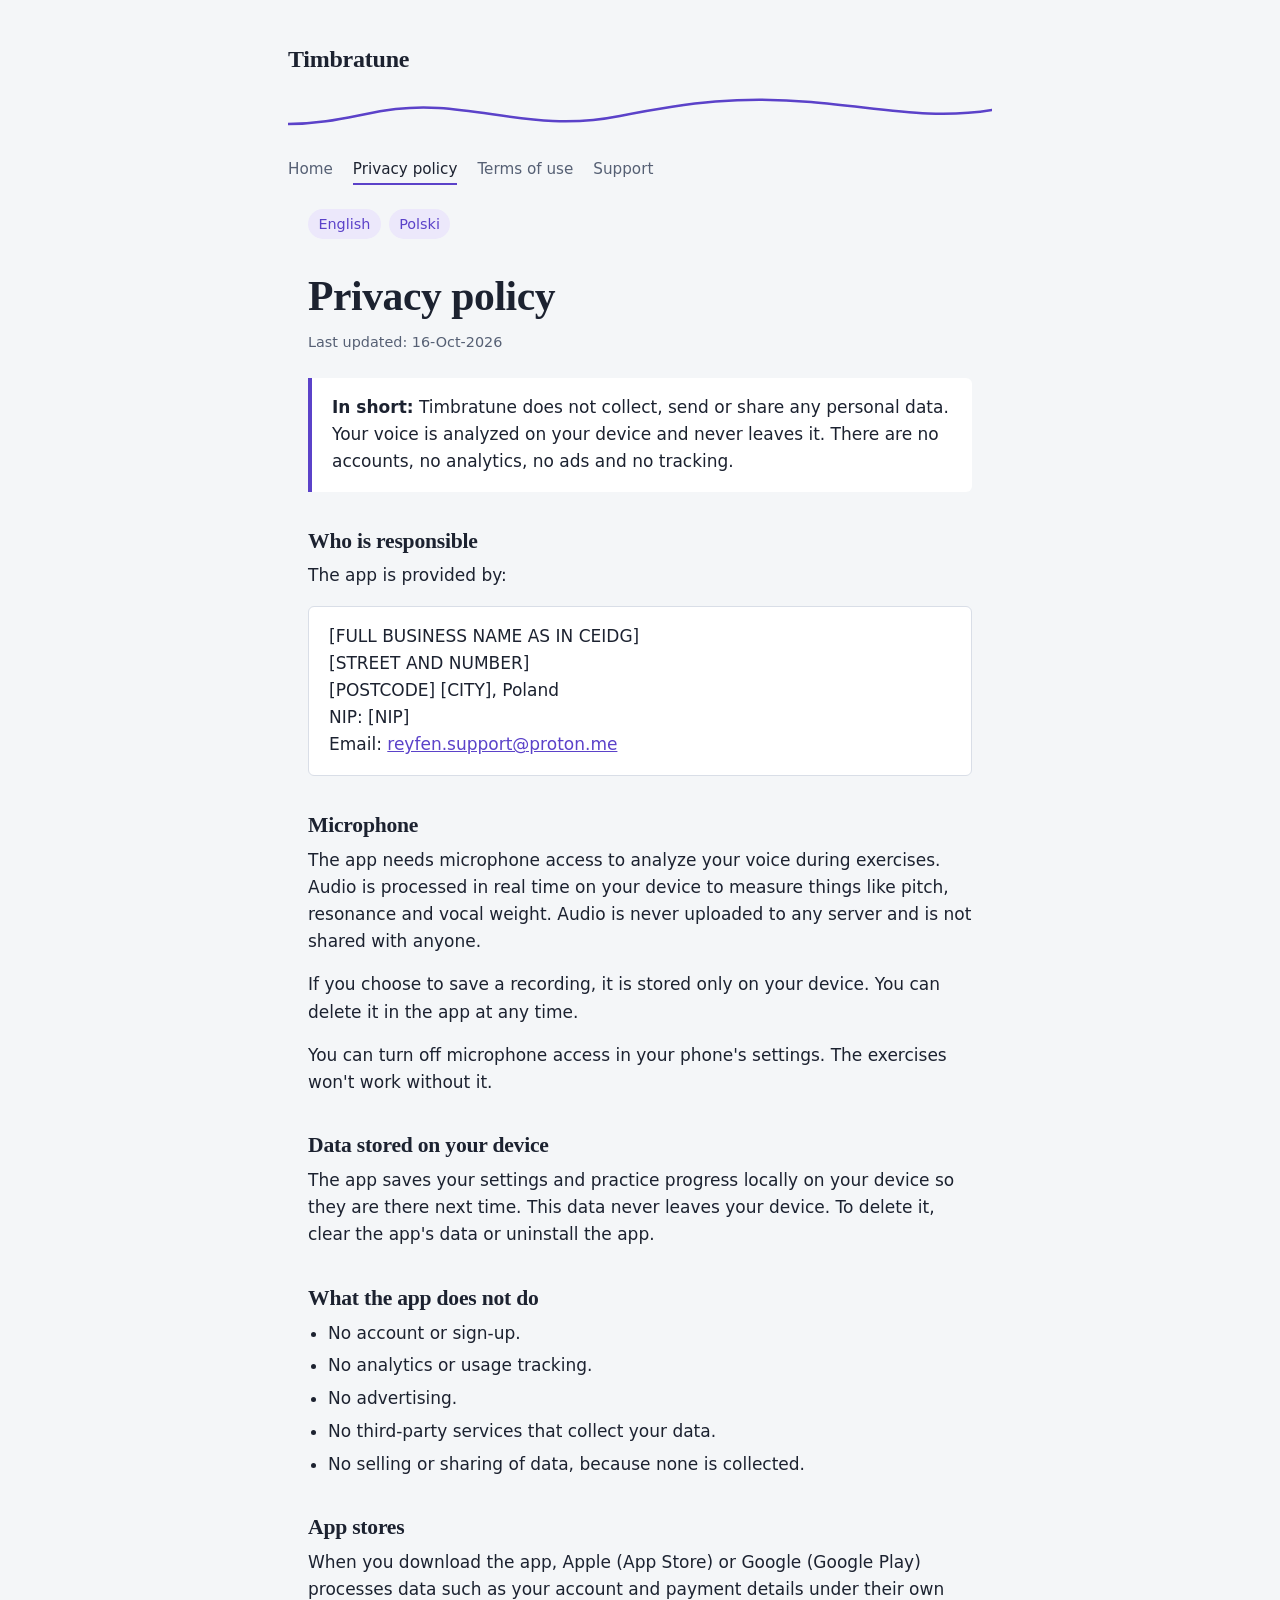
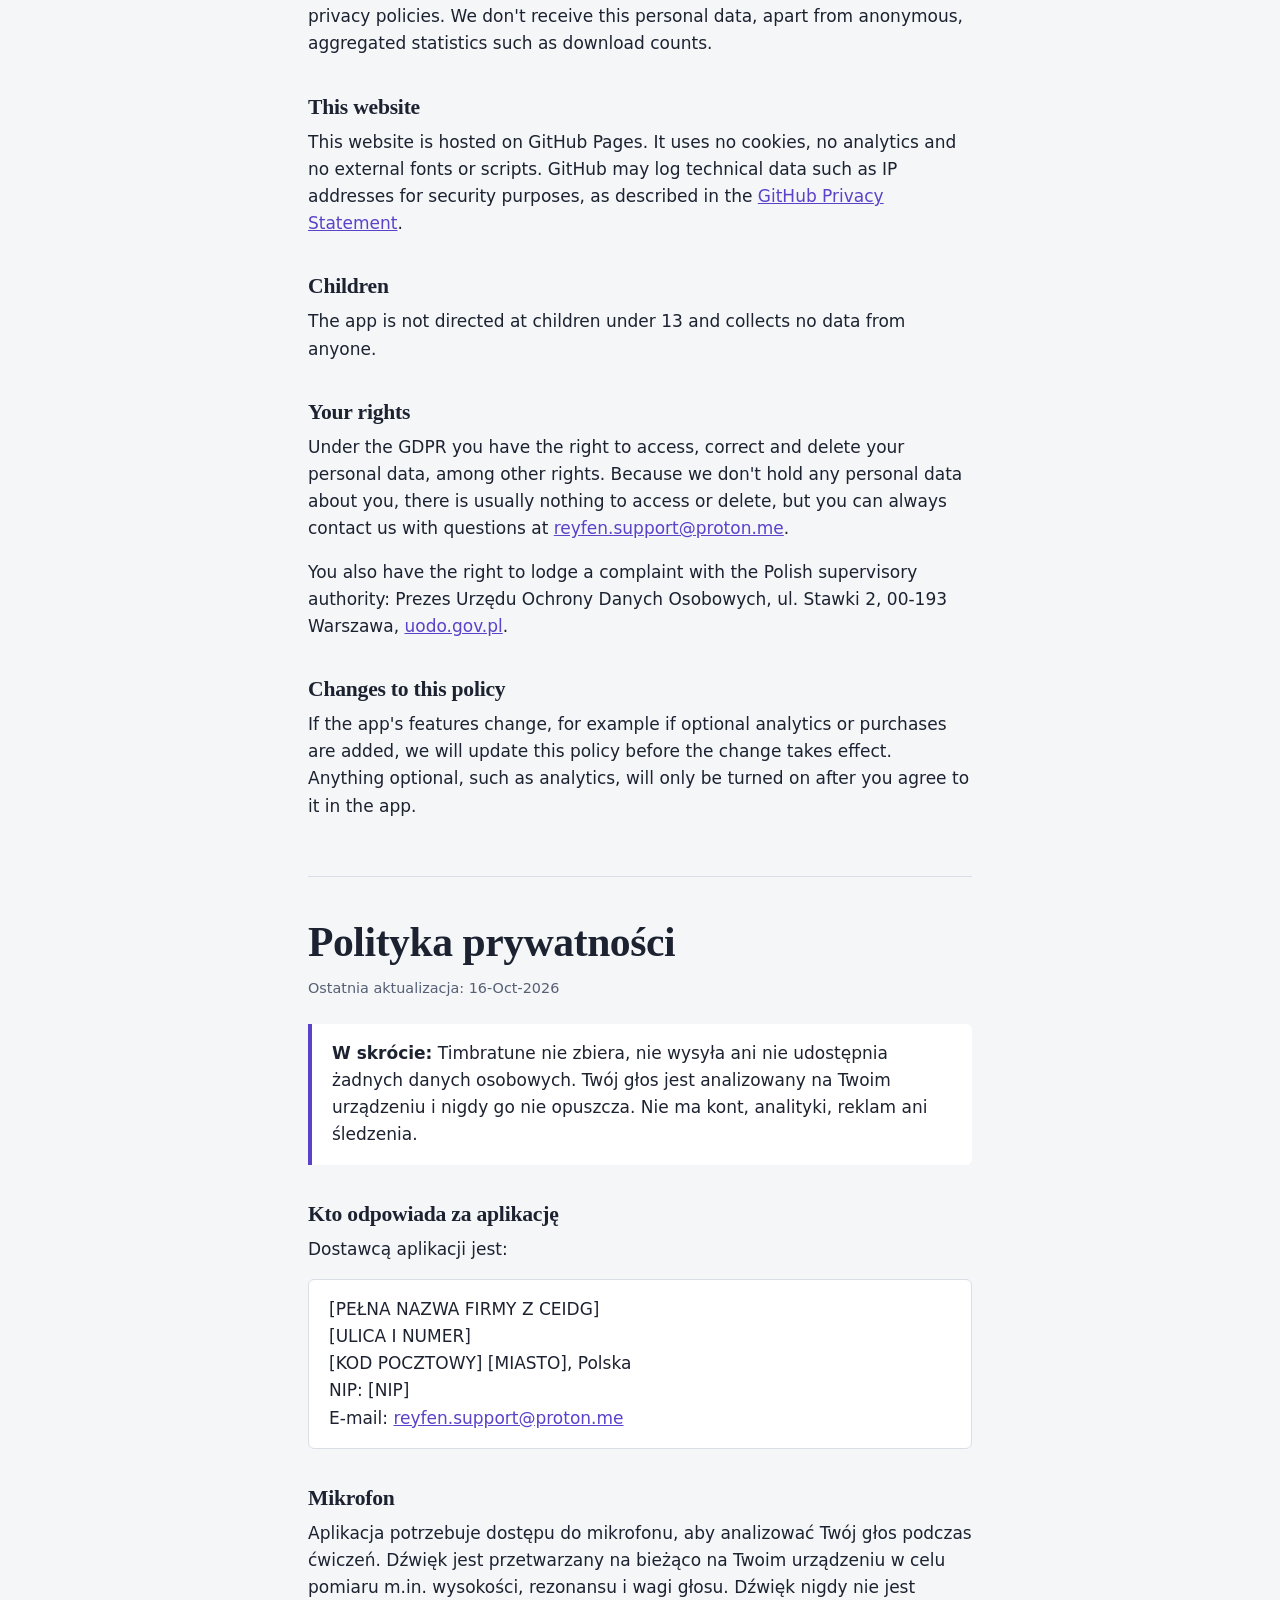
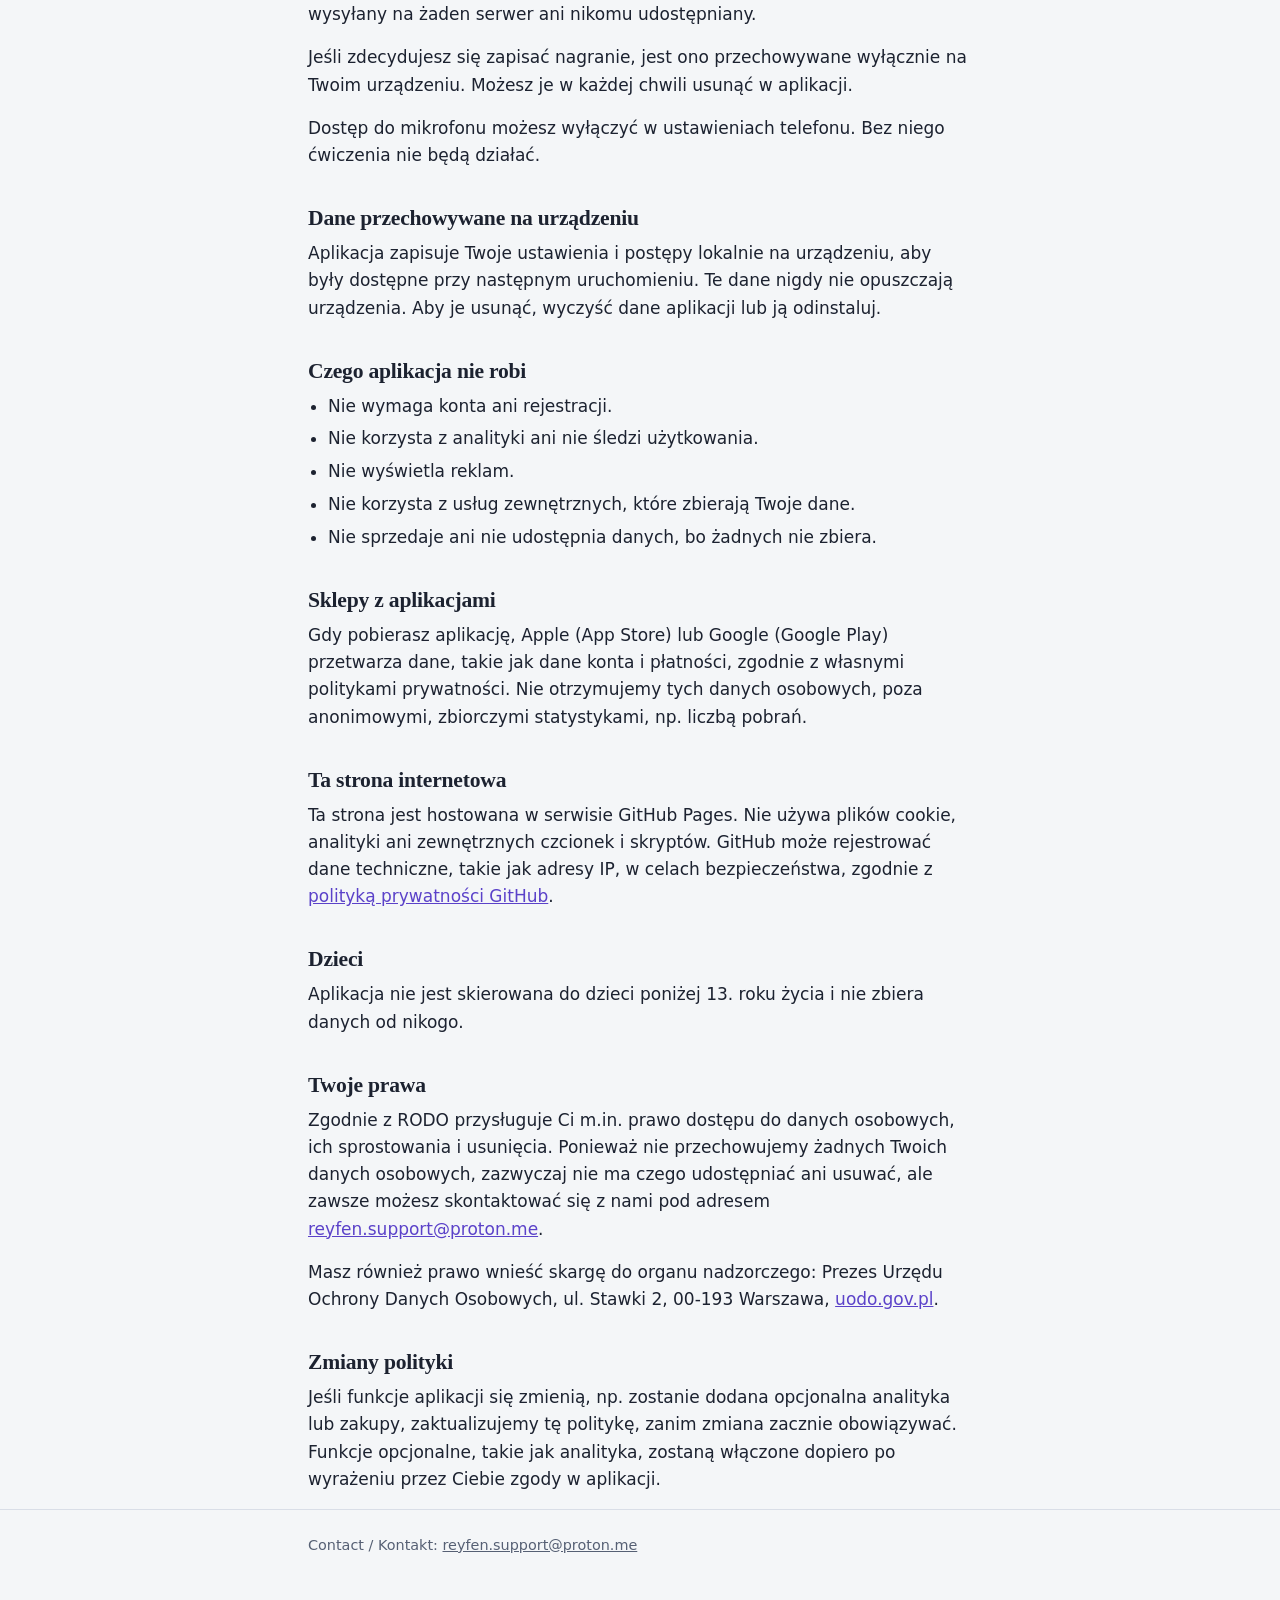
==== privacy.html @ 865583ea "Add files via upload" ====
<!doctype html>
<html lang="en">
<head>
  <meta charset="utf-8">
  <meta name="viewport" content="width=device-width, initial-scale=1">
  <title>Privacy policy: Timbratune</title>
  <link rel="stylesheet" href="style.css">
</head>
<body>
  <header class="site-header wrap">
    <a class="brand" href="index.html">Timbratune</a>
    <svg class="contour" viewBox="0 0 700 48" preserveAspectRatio="none" aria-hidden="true" focusable="false">
      <path d="M0 34 C 60 34, 90 14, 150 18 S 260 40, 330 26 S 450 6, 520 12 S 640 30, 700 20" fill="none" stroke="currentColor" stroke-width="2.5" stroke-linecap="round" vector-effect="non-scaling-stroke"/>
    </svg>
    <nav class="site-nav" aria-label="Site">
      <a href="index.html">Home</a>
      <a href="privacy.html" aria-current="page">Privacy policy</a>
      <a href="terms.html">Terms of use</a>
      <a href="support.html">Support</a>
    </nav>
  </header>

  <main class="wrap">
    <nav class="lang" aria-label="Language">
      <a href="#en" hreflang="en">English</a>
      <a href="#pl" hreflang="pl">Polski</a>
    </nav>

    <!-- ===================== ENGLISH ===================== -->
    <section id="en" lang="en">
      <h1>Privacy policy</h1>
      <p class="updated">Last updated: 16-Oct-2026</p>

      <div class="summary">
        <p><strong>In short:</strong> Timbratune does not collect, send or share any personal data. Your voice is analyzed on your device and never leaves it. There are no accounts, no analytics, no ads and no tracking.</p>
      </div>

      <h2>Who is responsible</h2>
      <p>The app is provided by:</p>
      <div class="details">
        <p>[FULL BUSINESS NAME AS IN CEIDG]<br>
        [STREET AND NUMBER]<br>
        [POSTCODE] [CITY], Poland<br>
        NIP: [NIP]<br>
        Email: <a href="mailto:reyfen.support@proton.me">reyfen.support@proton.me</a></p>
      </div>

      <h2>Microphone</h2>
      <p>The app needs microphone access to analyze your voice during exercises. Audio is processed in real time on your device to measure things like pitch, resonance and vocal weight. Audio is never uploaded to any server and is not shared with anyone.</p>
      <!-- Keep the next paragraph only if the app lets users save recordings. Delete it otherwise. -->
      <p>If you choose to save a recording, it is stored only on your device. You can delete it in the app at any time.</p>
      <p>You can turn off microphone access in your phone's settings. The exercises won't work without it.</p>

      <h2>Data stored on your device</h2>
      <p>The app saves your settings and practice progress locally on your device so they are there next time. This data never leaves your device. To delete it, clear the app's data or uninstall the app.</p>

      <h2>What the app does not do</h2>
      <ul>
        <li>No account or sign-up.</li>
        <li>No analytics or usage tracking.</li>
        <li>No advertising.</li>
        <li>No third-party services that collect your data.</li>
        <li>No selling or sharing of data, because none is collected.</li>
      </ul>

      <h2>App stores</h2>
      <p>When you download the app, Apple (App Store) or Google (Google Play) processes data such as your account and payment details under their own privacy policies. We don't receive this personal data, apart from anonymous, aggregated statistics such as download counts.</p>

      <h2>This website</h2>
      <p>This website is hosted on GitHub Pages. It uses no cookies, no analytics and no external fonts or scripts. GitHub may log technical data such as IP addresses for security purposes, as described in the <a href="https://docs.github.com/en/site-policy/privacy-policies/github-general-privacy-statement">GitHub Privacy Statement</a>.</p>

      <h2>Children</h2>
      <p>The app is not directed at children under 13 and collects no data from anyone.</p>

      <h2>Your rights</h2>
      <p>Under the GDPR you have the right to access, correct and delete your personal data, among other rights. Because we don't hold any personal data about you, there is usually nothing to access or delete, but you can always contact us with questions at <a href="mailto:reyfen.support@proton.me">reyfen.support@proton.me</a>.</p>
      <p>You also have the right to lodge a complaint with the Polish supervisory authority: Prezes Urzędu Ochrony Danych Osobowych, ul. Stawki 2, 00-193 Warszawa, <a href="https://uodo.gov.pl">uodo.gov.pl</a>.</p>

      <h2>Changes to this policy</h2>
      <p>If the app's features change, for example if optional analytics or purchases are added, we will update this policy before the change takes effect. Anything optional, such as analytics, will only be turned on after you agree to it in the app.</p>
    </section>

    <!-- ===================== POLSKI ===================== -->
    <section id="pl" lang="pl">
      <h1>Polityka prywatności</h1>
      <p class="updated">Ostatnia aktualizacja: 16-Oct-2026</p>

      <div class="summary">
        <p><strong>W skrócie:</strong> Timbratune nie zbiera, nie wysyła ani nie udostępnia żadnych danych osobowych. Twój głos jest analizowany na Twoim urządzeniu i nigdy go nie opuszcza. Nie ma kont, analityki, reklam ani śledzenia.</p>
      </div>

      <h2>Kto odpowiada za aplikację</h2>
      <p>Dostawcą aplikacji jest:</p>
      <div class="details">
        <p>[PEŁNA NAZWA FIRMY Z CEIDG]<br>
        [ULICA I NUMER]<br>
        [KOD POCZTOWY] [MIASTO], Polska<br>
        NIP: [NIP]<br>
        E-mail: <a href="mailto:reyfen.support@proton.me">reyfen.support@proton.me</a></p>
      </div>

      <h2>Mikrofon</h2>
      <p>Aplikacja potrzebuje dostępu do mikrofonu, aby analizować Twój głos podczas ćwiczeń. Dźwięk jest przetwarzany na bieżąco na Twoim urządzeniu w celu pomiaru m.in. wysokości, rezonansu i wagi głosu. Dźwięk nigdy nie jest wysyłany na żaden serwer ani nikomu udostępniany.</p>
      <!-- Zostaw poniższy akapit tylko wtedy, gdy aplikacja pozwala zapisywać nagrania. W przeciwnym razie usuń go. -->
      <p>Jeśli zdecydujesz się zapisać nagranie, jest ono przechowywane wyłącznie na Twoim urządzeniu. Możesz je w każdej chwili usunąć w aplikacji.</p>
      <p>Dostęp do mikrofonu możesz wyłączyć w ustawieniach telefonu. Bez niego ćwiczenia nie będą działać.</p>

      <h2>Dane przechowywane na urządzeniu</h2>
      <p>Aplikacja zapisuje Twoje ustawienia i postępy lokalnie na urządzeniu, aby były dostępne przy następnym uruchomieniu. Te dane nigdy nie opuszczają urządzenia. Aby je usunąć, wyczyść dane aplikacji lub ją odinstaluj.</p>

      <h2>Czego aplikacja nie robi</h2>
      <ul>
        <li>Nie wymaga konta ani rejestracji.</li>
        <li>Nie korzysta z analityki ani nie śledzi użytkowania.</li>
        <li>Nie wyświetla reklam.</li>
        <li>Nie korzysta z usług zewnętrznych, które zbierają Twoje dane.</li>
        <li>Nie sprzedaje ani nie udostępnia danych, bo żadnych nie zbiera.</li>
      </ul>

      <h2>Sklepy z aplikacjami</h2>
      <p>Gdy pobierasz aplikację, Apple (App Store) lub Google (Google Play) przetwarza dane, takie jak dane konta i płatności, zgodnie z własnymi politykami prywatności. Nie otrzymujemy tych danych osobowych, poza anonimowymi, zbiorczymi statystykami, np. liczbą pobrań.</p>

      <h2>Ta strona internetowa</h2>
      <p>Ta strona jest hostowana w serwisie GitHub Pages. Nie używa plików cookie, analityki ani zewnętrznych czcionek i skryptów. GitHub może rejestrować dane techniczne, takie jak adresy IP, w celach bezpieczeństwa, zgodnie z <a href="https://docs.github.com/en/site-policy/privacy-policies/github-general-privacy-statement">polityką prywatności GitHub</a>.</p>

      <h2>Dzieci</h2>
      <p>Aplikacja nie jest skierowana do dzieci poniżej 13. roku życia i nie zbiera danych od nikogo.</p>

      <h2>Twoje prawa</h2>
      <p>Zgodnie z RODO przysługuje Ci m.in. prawo dostępu do danych osobowych, ich sprostowania i usunięcia. Ponieważ nie przechowujemy żadnych Twoich danych osobowych, zazwyczaj nie ma czego udostępniać ani usuwać, ale zawsze możesz skontaktować się z nami pod adresem <a href="mailto:reyfen.support@proton.me">reyfen.support@proton.me</a>.</p>
      <p>Masz również prawo wnieść skargę do organu nadzorczego: Prezes Urzędu Ochrony Danych Osobowych, ul. Stawki 2, 00-193 Warszawa, <a href="https://uodo.gov.pl">uodo.gov.pl</a>.</p>

      <h2>Zmiany polityki</h2>
      <p>Jeśli funkcje aplikacji się zmienią, np. zostanie dodana opcjonalna analityka lub zakupy, zaktualizujemy tę politykę, zanim zmiana zacznie obowiązywać. Funkcje opcjonalne, takie jak analityka, zostaną włączone dopiero po wyrażeniu przez Ciebie zgody w aplikacji.</p>
    </section>
  </main>

  <footer class="site-footer">
    <div class="wrap">
      <p>Contact / Kontakt: <a href="mailto:reyfen.support@proton.me">reyfen.support@proton.me</a></p>
    </div>
  </footer>
</body>
</html>
---- style.css ----
/* System fonts only: loading web fonts from a third party would send
   visitors' IP addresses elsewhere, which the privacy policy says we don't do. */
:root {
  color-scheme: light;
  --bg: #f4f6f8;
  --surface: #ffffff;
  --ink: #1c2230;
  --muted: #566074;
  --line: #d9dee7;
  --accent: #5b42c9;
  --accent-soft: #ece8fb;
  --serif: Charter, "Bitstream Charter", "Sitka Text", Cambria, Georgia, serif;
  --sans: system-ui, -apple-system, "Segoe UI", Roboto, "Helvetica Neue", Arial, sans-serif;
}

@media (prefers-color-scheme: dark) {
  :root {
    color-scheme: dark;
    --bg: #12151c;
    --surface: #1a1e27;
    --ink: #e6e8ee;
    --muted: #9aa3b5;
    --line: #2b313d;
    --accent: #a898ff;
    --accent-soft: #262140;
  }
}

* { box-sizing: border-box; }

html { -webkit-text-size-adjust: 100%; }

body {
  margin: 0;
  background: var(--bg);
  color: var(--ink);
  font-family: var(--sans);
  font-size: 1.0625rem;
  line-height: 1.6;
}

.wrap {
  max-width: 44rem;
  margin: 0 auto;
  padding: 0 1.25rem;
}

/* Header: app name over a single pitch contour, the one decorative element */
.site-header {
  padding: 2.5rem 0 1.5rem;
}

.brand {
  display: inline-block;
  color: var(--ink);
  text-decoration: none;
  font-family: var(--serif);
  font-size: 1.5rem;
  font-weight: 600;
  letter-spacing: -0.01em;
}

.contour {
  display: block;
  width: 100%;
  height: 48px;
  margin-top: 0.75rem;
  color: var(--accent);
}

.site-nav {
  display: flex;
  flex-wrap: wrap;
  gap: 0.25rem 1.25rem;
  margin-top: 1rem;
  font-size: 0.95rem;
}

.site-nav a {
  color: var(--muted);
  text-decoration: none;
  padding: 0.15rem 0;
  border-bottom: 2px solid transparent;
}

.site-nav a:hover { color: var(--ink); }

.site-nav a[aria-current="page"] {
  color: var(--ink);
  border-bottom-color: var(--accent);
}

.lang {
  display: flex;
  gap: 0.5rem;
  margin: 0 0 2rem;
  font-size: 0.9rem;
}

.lang a {
  color: var(--accent);
  background: var(--accent-soft);
  padding: 0.2rem 0.65rem;
  border-radius: 999px;
  text-decoration: none;
}

main { padding-bottom: 3rem; }

h1, h2, h3 {
  font-family: var(--serif);
  line-height: 1.25;
  letter-spacing: -0.01em;
}

h1 {
  font-size: clamp(1.9rem, 5vw, 2.6rem);
  margin: 0 0 0.5rem;
}

h2 {
  font-size: 1.35rem;
  margin: 2.25rem 0 0.5rem;
}

h3 {
  font-size: 1.1rem;
  margin: 1.5rem 0 0.35rem;
}

p, ul { margin: 0 0 1rem; }

ul { padding-left: 1.25rem; }

li { margin-bottom: 0.35rem; }

a { color: var(--accent); }

a:focus-visible {
  outline: 3px solid var(--accent);
  outline-offset: 2px;
  border-radius: 2px;
}

.lede {
  font-size: 1.2rem;
  color: var(--muted);
  margin-bottom: 1.5rem;
}

.updated {
  color: var(--muted);
  font-size: 0.9rem;
}

/* The short summary at the top of the privacy policy */
.summary {
  background: var(--surface);
  border-left: 4px solid var(--accent);
  border-radius: 0 6px 6px 0;
  padding: 1rem 1.25rem;
  margin: 1.5rem 0;
}

.summary p:last-child { margin-bottom: 0; }

.details {
  background: var(--surface);
  border: 1px solid var(--line);
  border-radius: 6px;
  padding: 1rem 1.25rem;
}

.details p { margin: 0; }

.store-links {
  display: flex;
  flex-wrap: wrap;
  gap: 0.75rem;
  margin: 1.5rem 0 2rem;
}

.store-links a {
  display: inline-block;
  padding: 0.65rem 1.1rem;
  border: 1px solid var(--line);
  border-radius: 6px;
  background: var(--surface);
  color: var(--ink);
  text-decoration: none;
  font-weight: 500;
}

.store-links a:hover { border-color: var(--accent); }

section + section {
  margin-top: 3.5rem;
  padding-top: 2.5rem;
  border-top: 1px solid var(--line);
}

.site-footer {
  border-top: 1px solid var(--line);
  padding: 1.5rem 0 2.5rem;
  color: var(--muted);
  font-size: 0.9rem;
}

.site-footer a { color: var(--muted); }
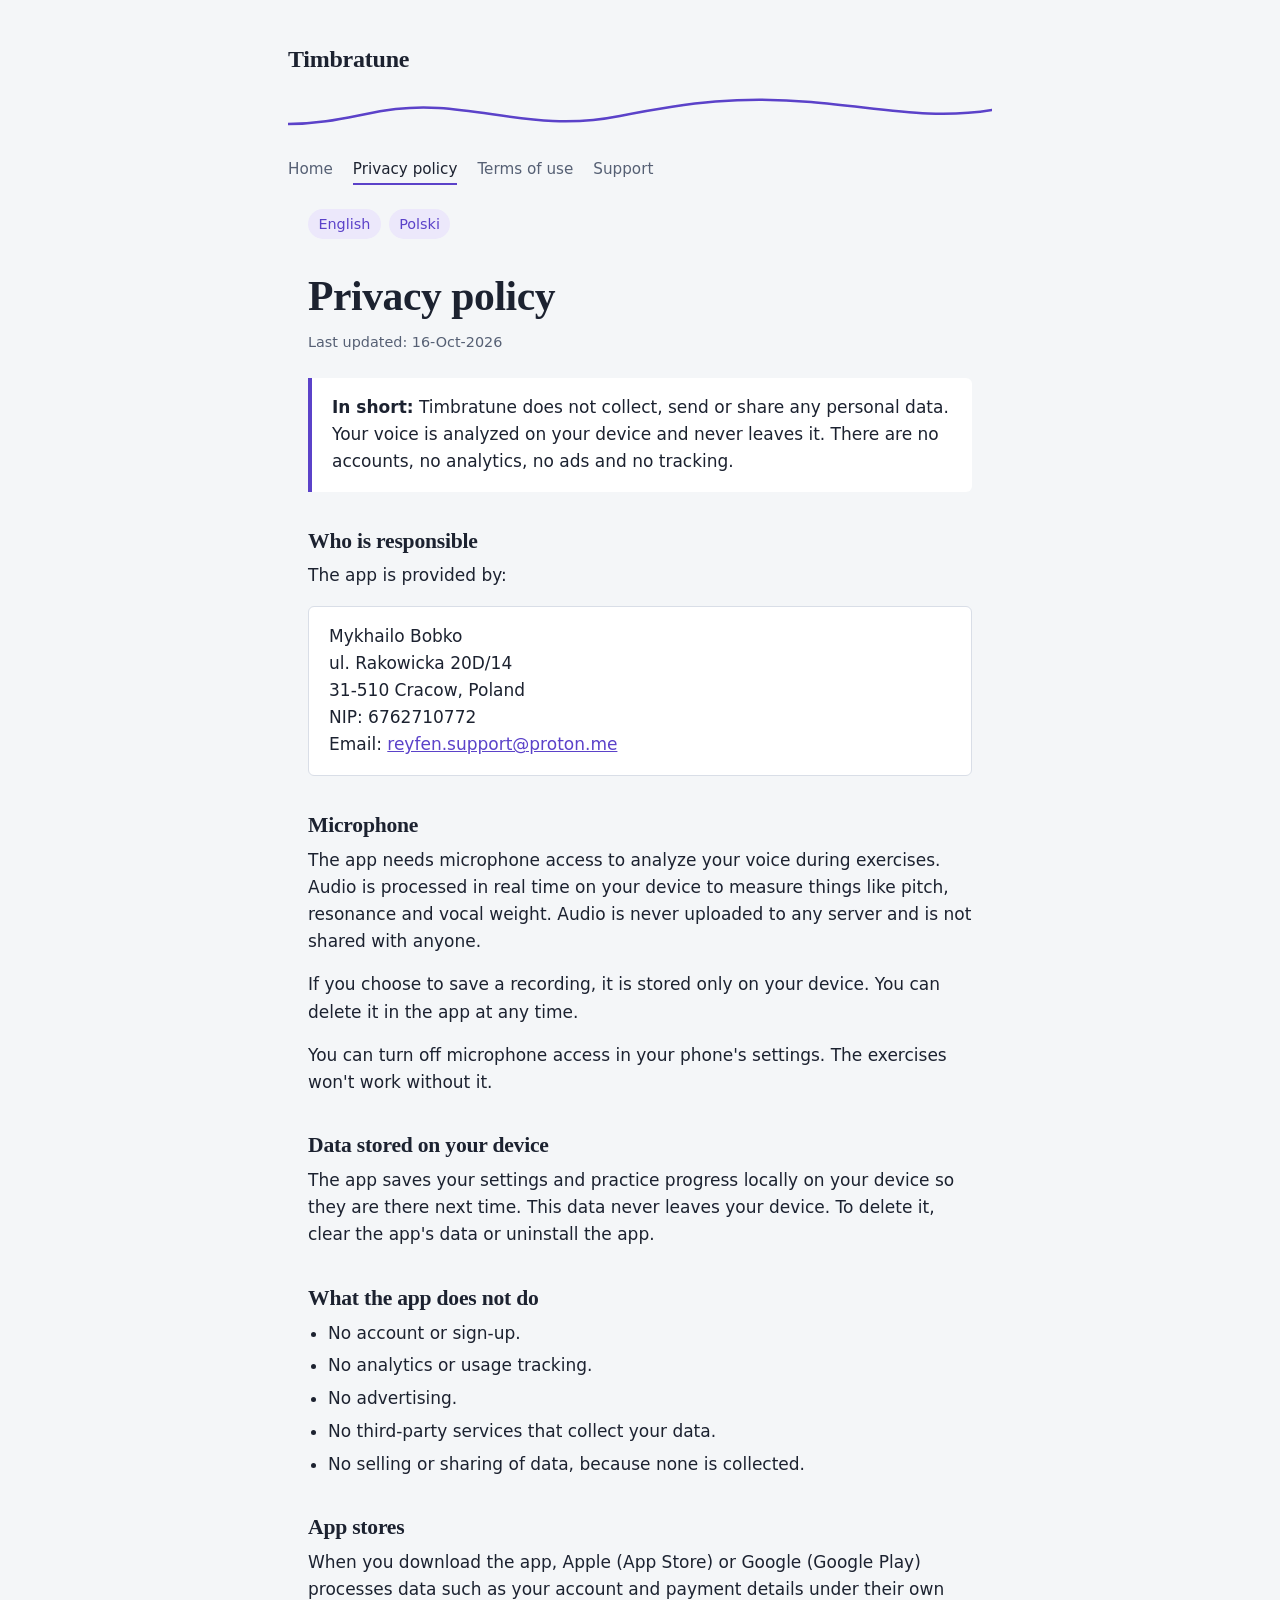
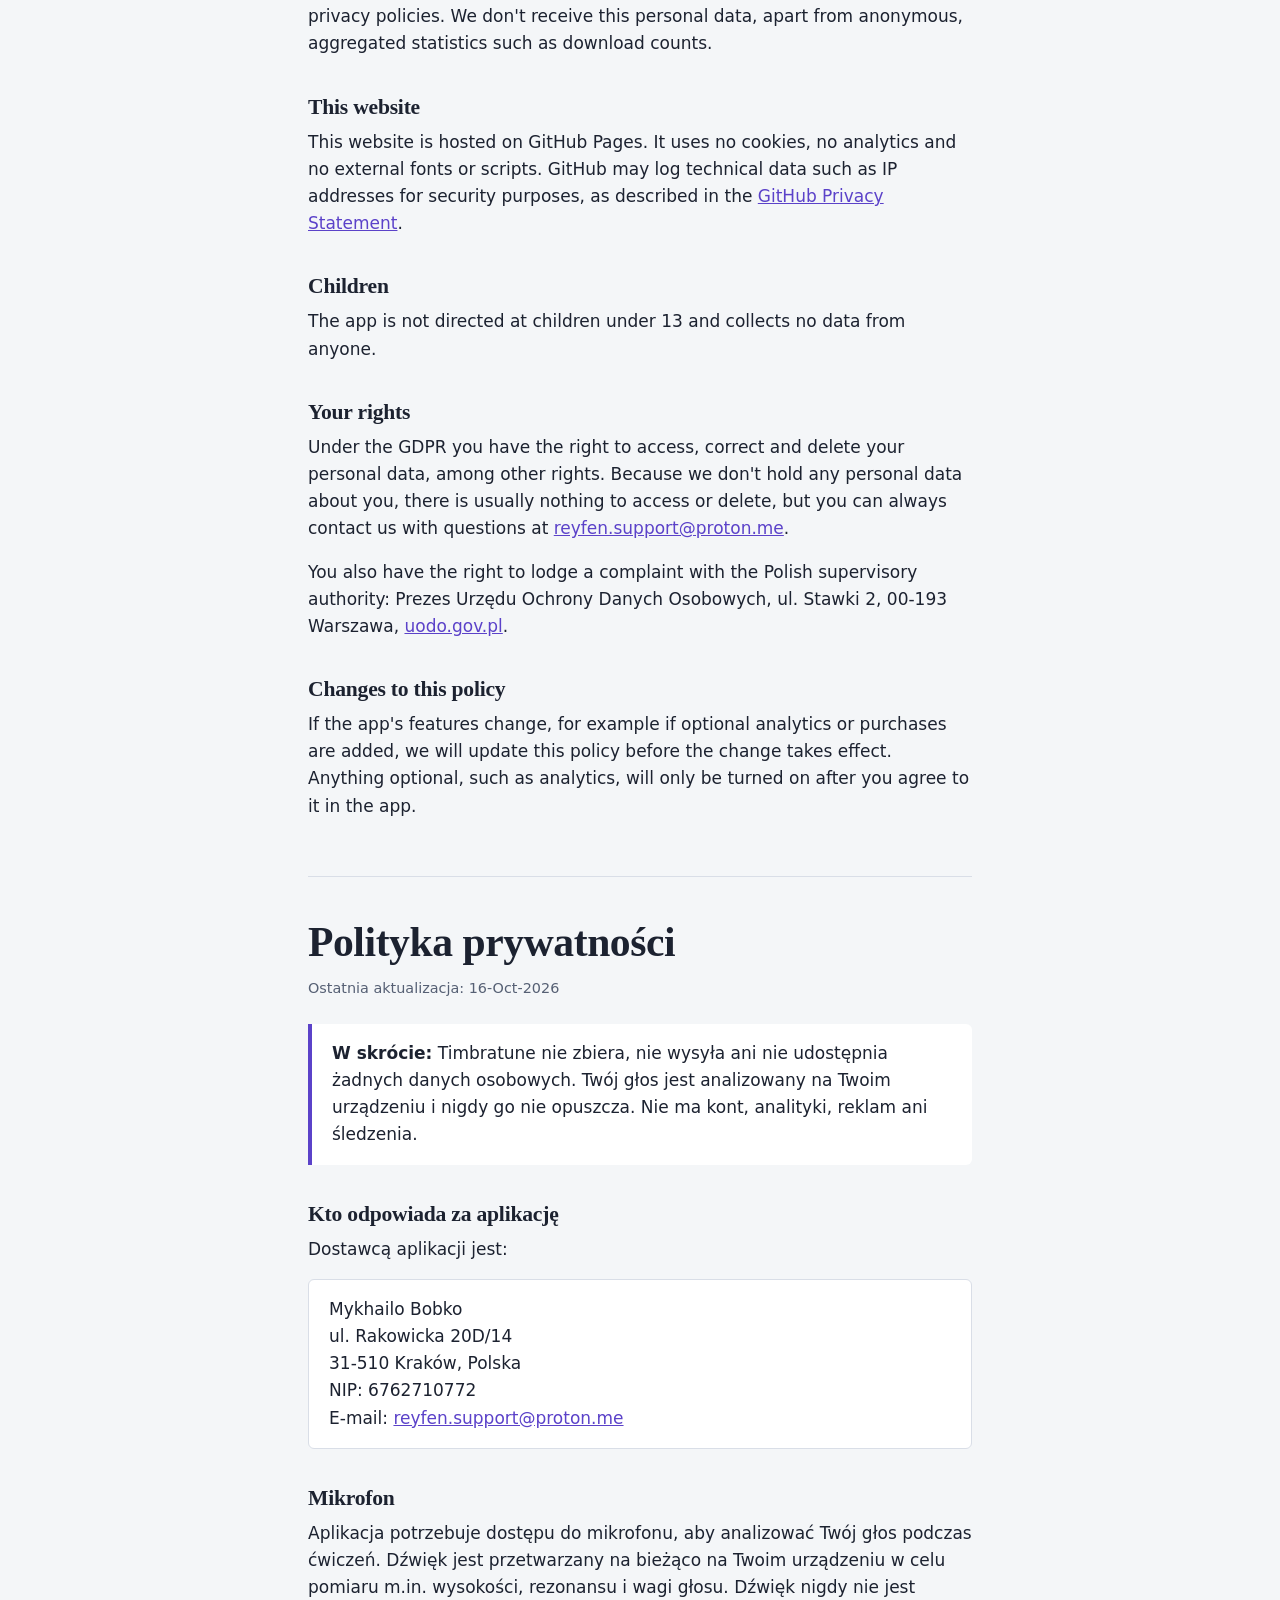
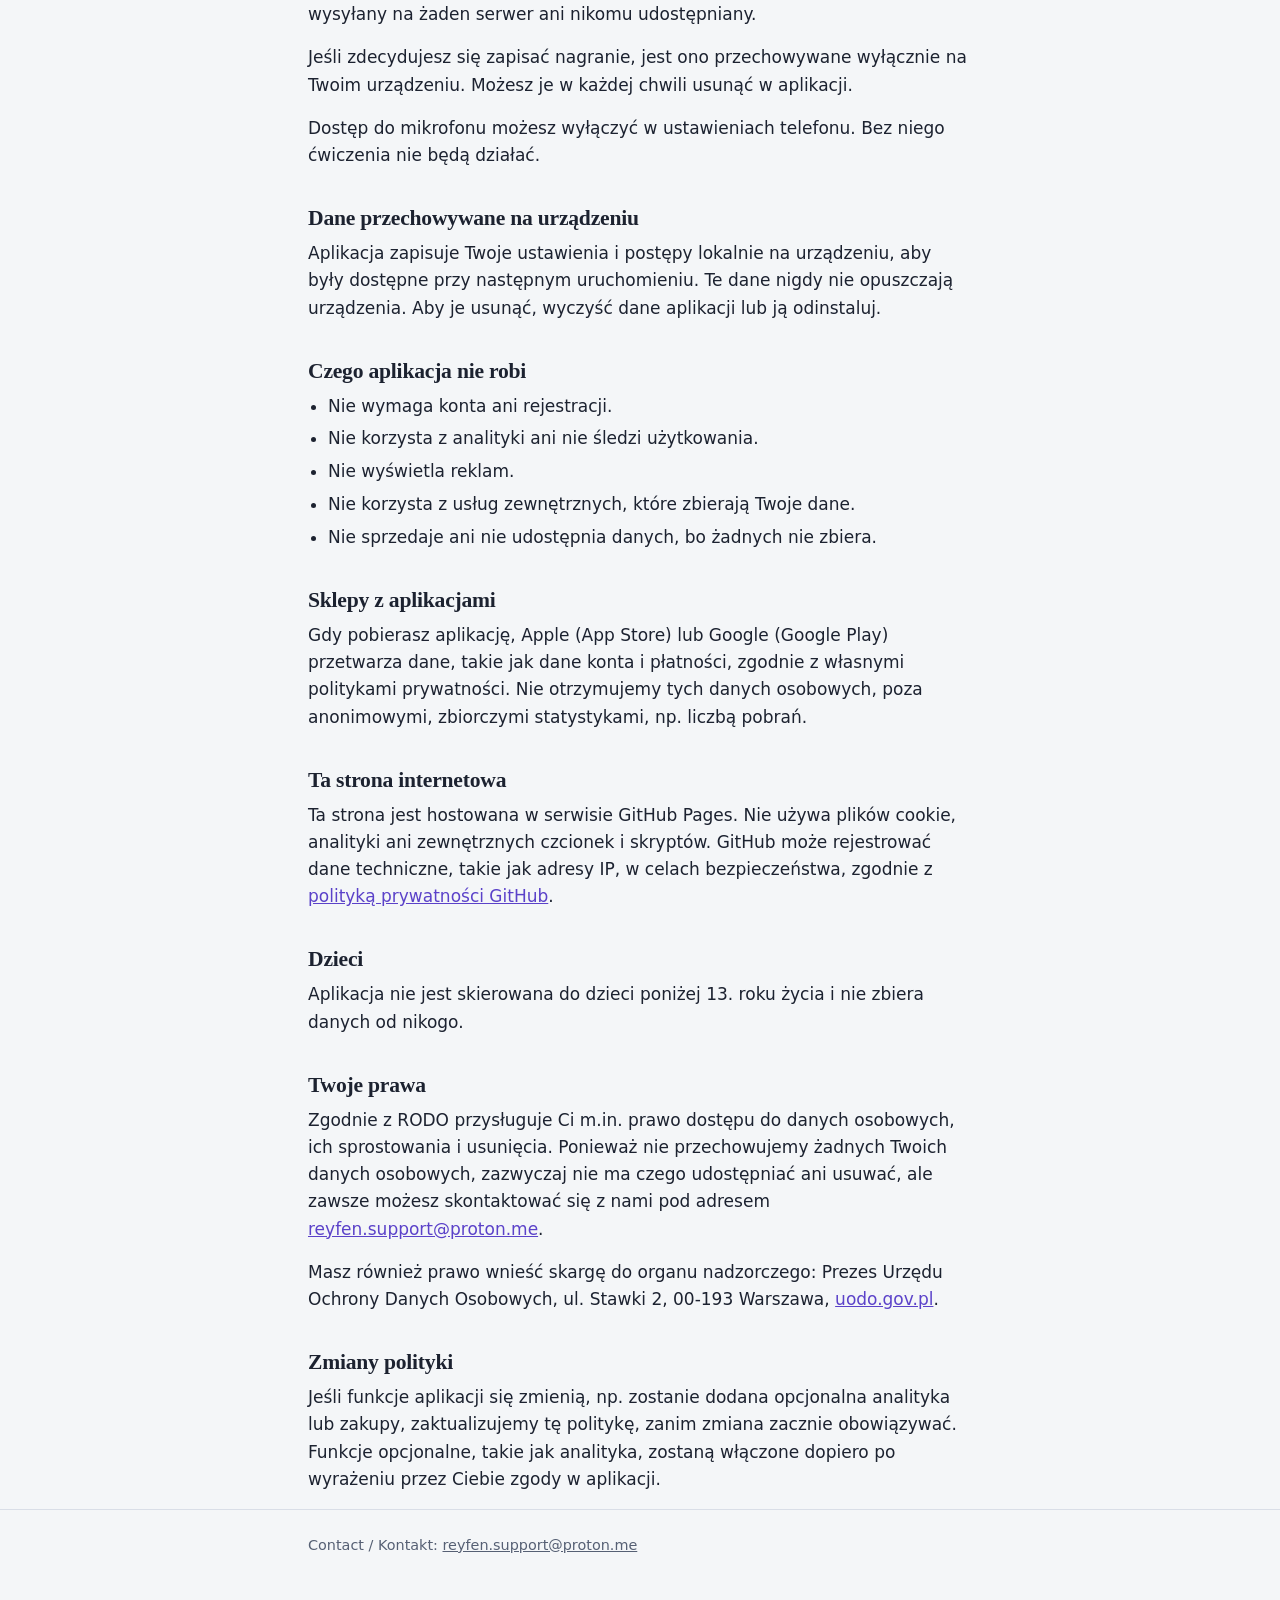
==== commit 1df591d8: "Add address" ====
--- a/privacy.html
+++ b/privacy.html
@@ -38,10 +38,10 @@
       <h2>Who is responsible</h2>
       <p>The app is provided by:</p>
       <div class="details">
-        <p>[FULL BUSINESS NAME AS IN CEIDG]<br>
-        [STREET AND NUMBER]<br>
-        [POSTCODE] [CITY], Poland<br>
-        NIP: [NIP]<br>
+        <p>Mykhailo Bobko<br>
+        ul. Rakowicka 20D/14<br>
+        31-510 Cracow, Poland<br>
+        NIP: 6762710772<br>
         Email: <a href="mailto:reyfen.support@proton.me">reyfen.support@proton.me</a></p>
       </div>
 
@@ -92,10 +92,10 @@
       <h2>Kto odpowiada za aplikację</h2>
       <p>Dostawcą aplikacji jest:</p>
       <div class="details">
-        <p>[PEŁNA NAZWA FIRMY Z CEIDG]<br>
-        [ULICA I NUMER]<br>
-        [KOD POCZTOWY] [MIASTO], Polska<br>
-        NIP: [NIP]<br>
+        <p>Mykhailo Bobko<br>
+        ul. Rakowicka 20D/14<br>
+        31-510 Kraków, Polska<br>
+        NIP: 6762710772<br>
         E-mail: <a href="mailto:reyfen.support@proton.me">reyfen.support@proton.me</a></p>
       </div>
 
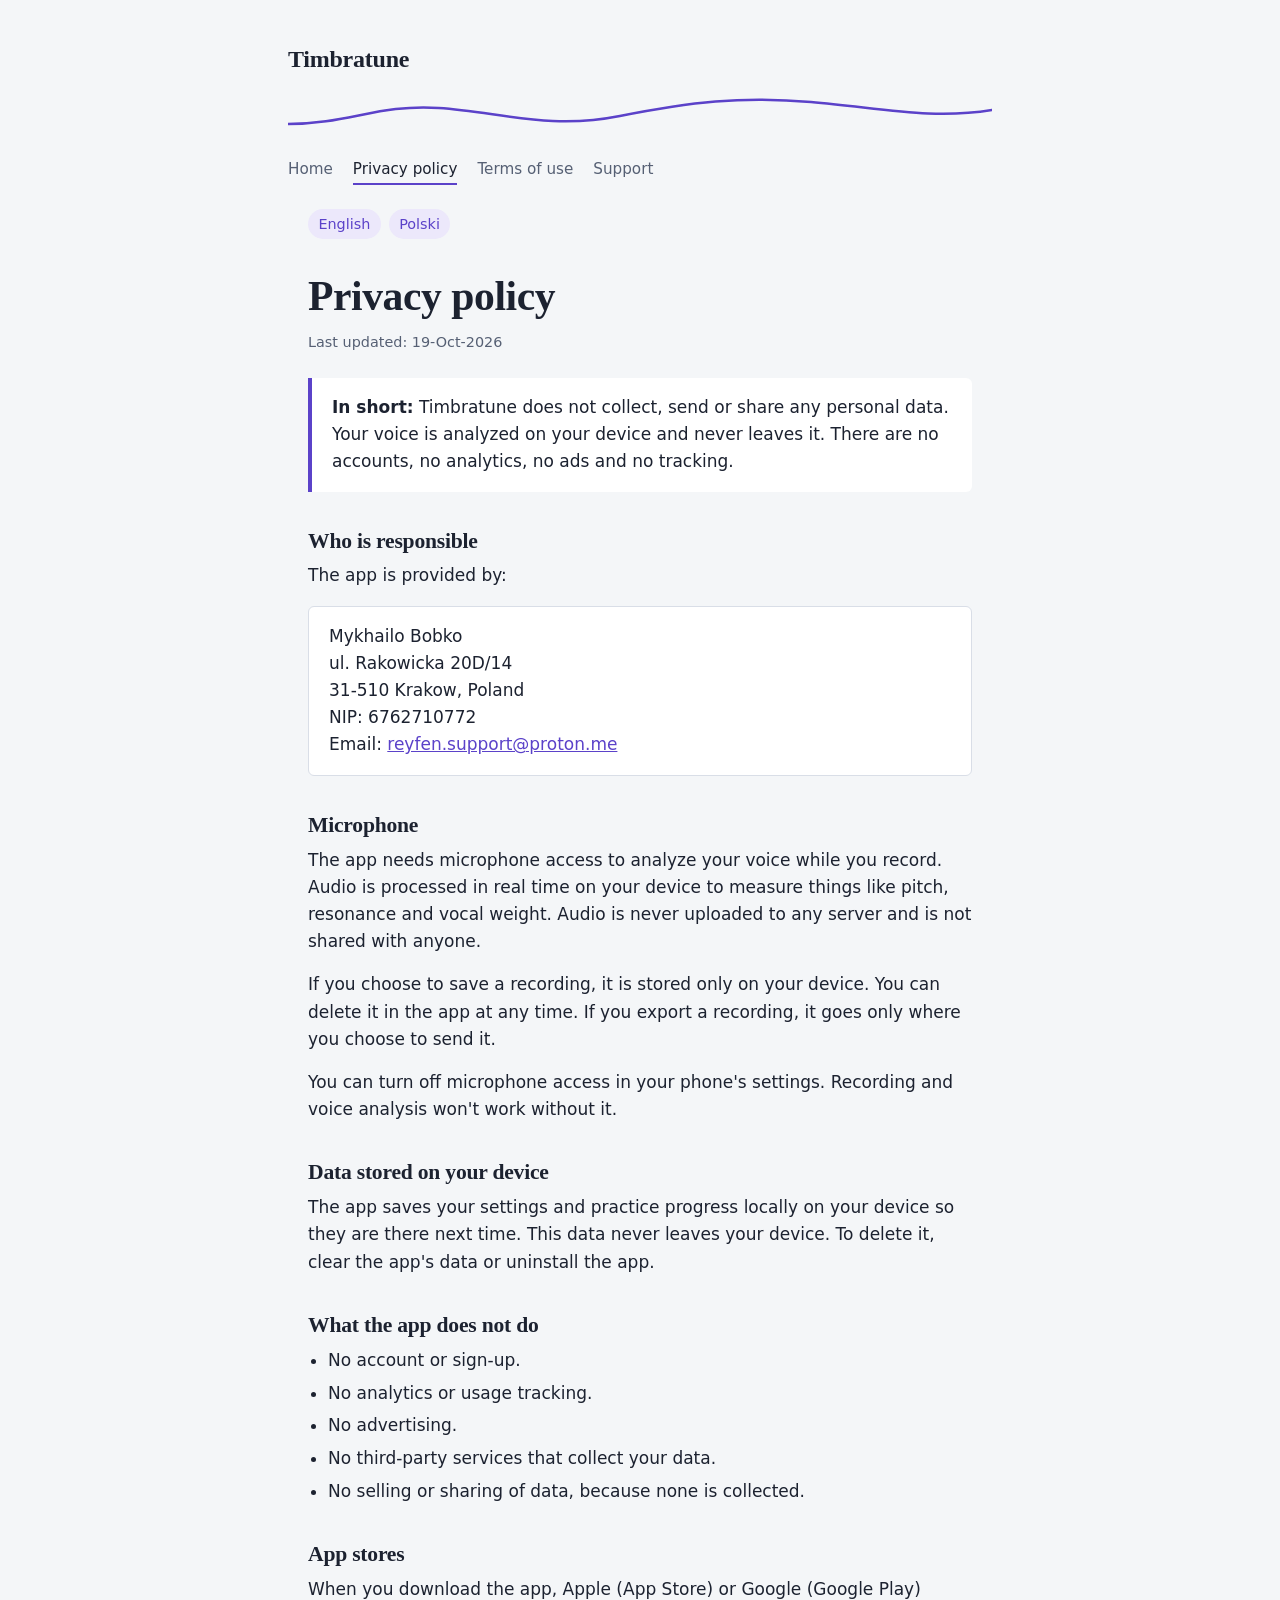
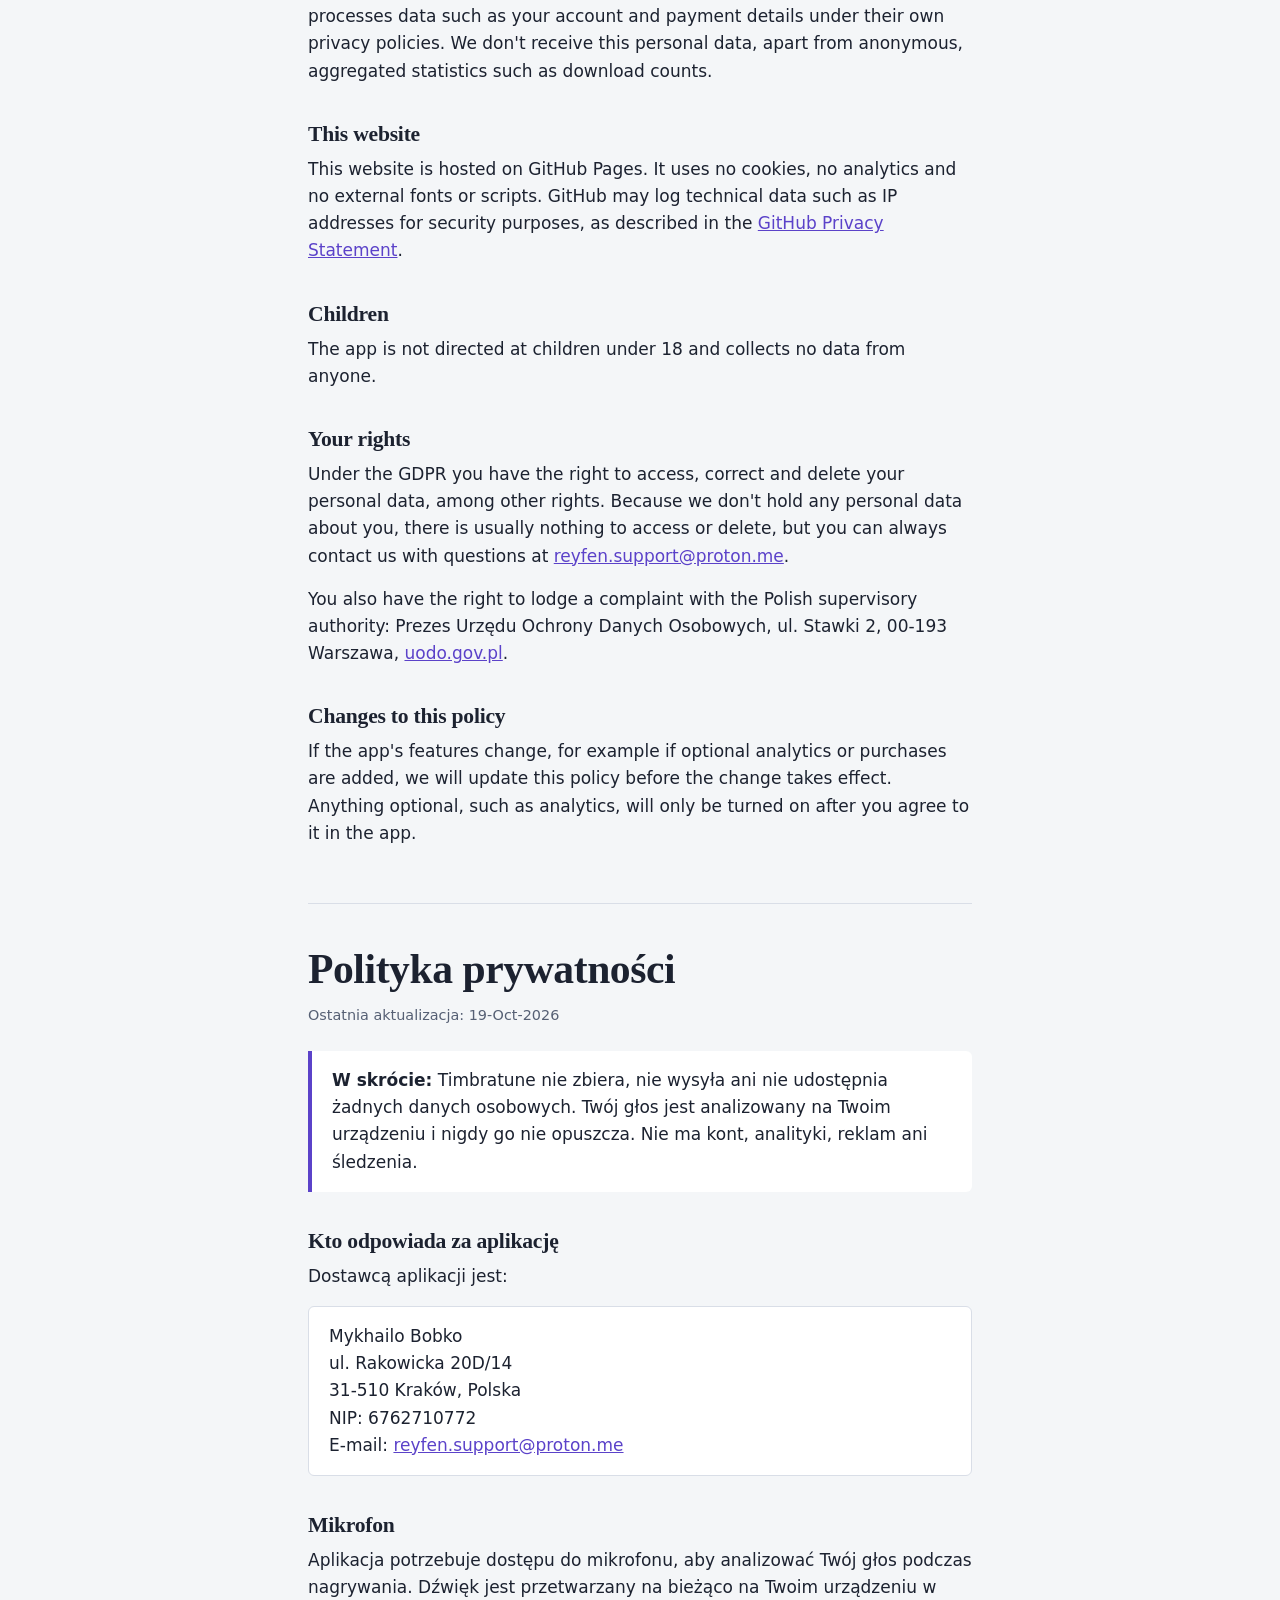
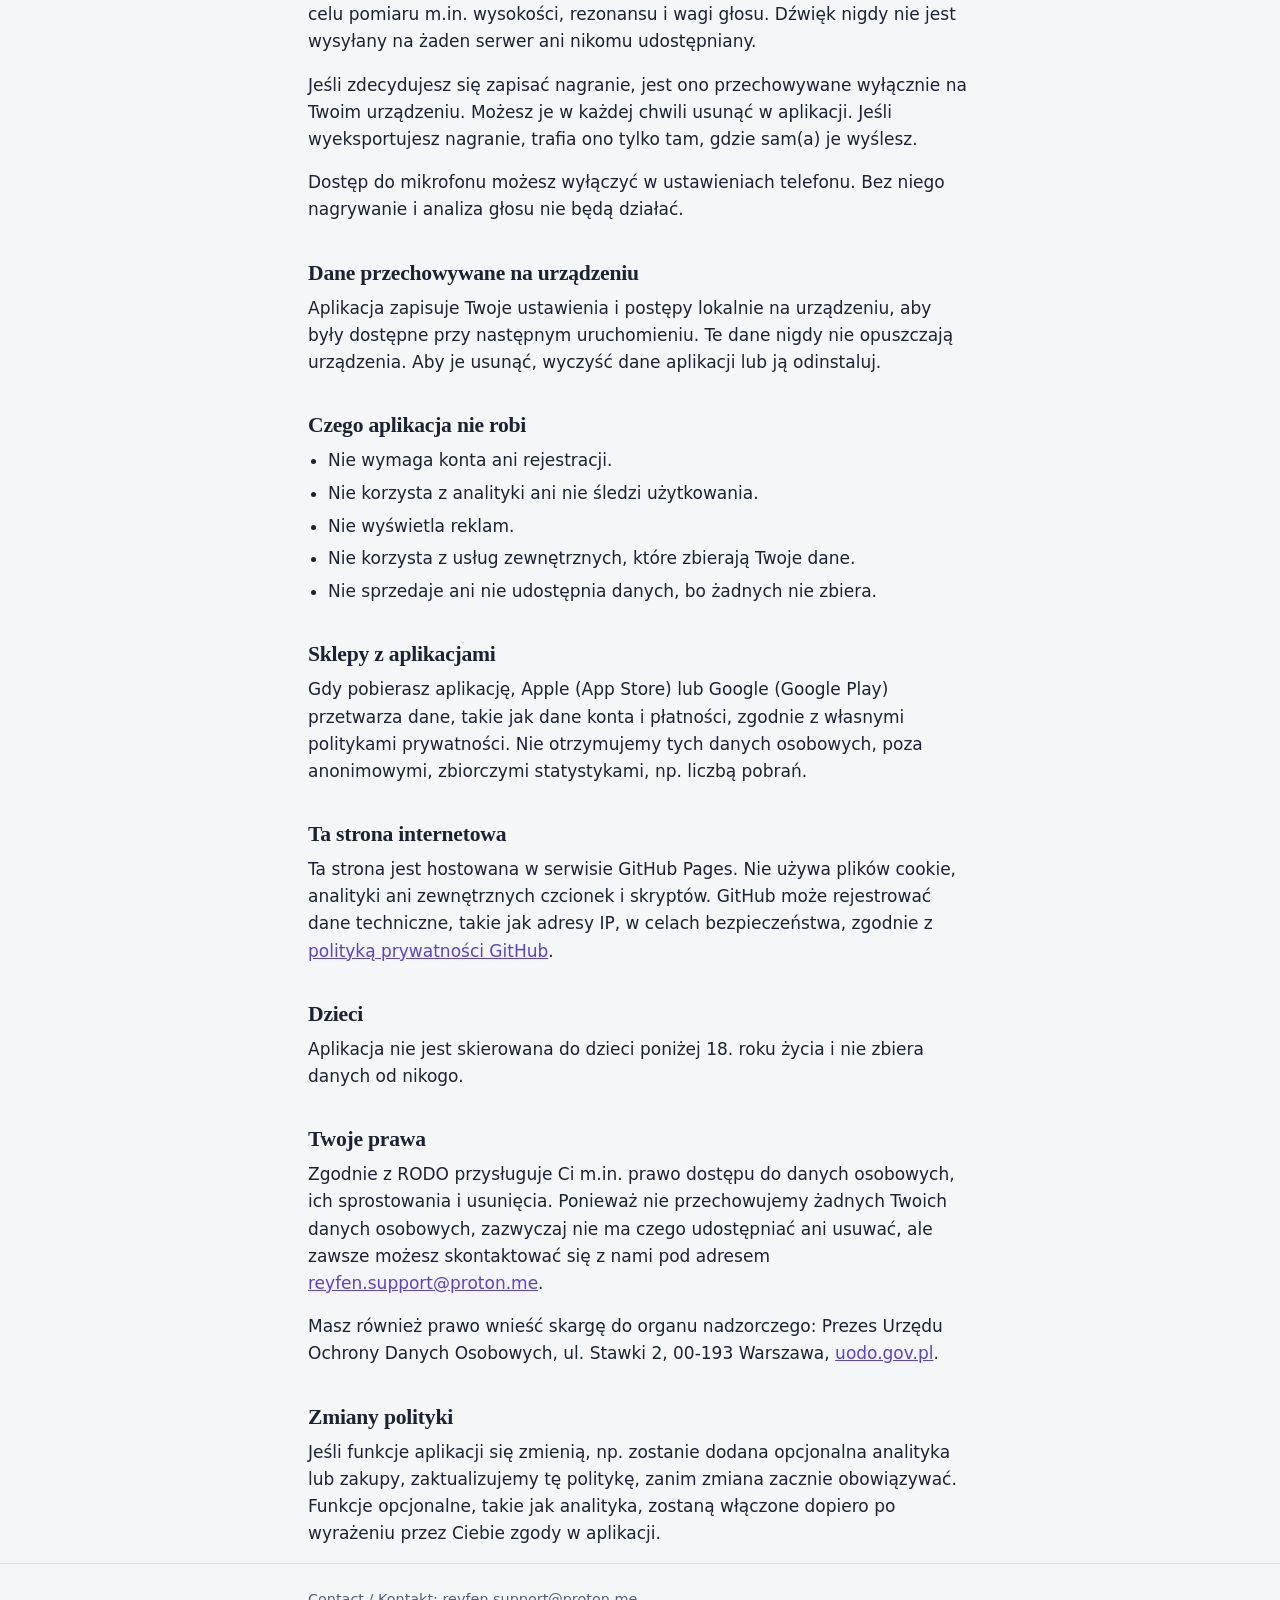
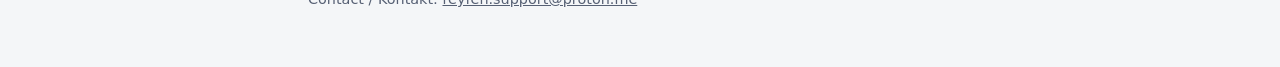
==== commit b0adb510: "Update dates and descriptions" ====
--- a/privacy.html
+++ b/privacy.html
@@ -29,7 +29,7 @@
     <!-- ===================== ENGLISH ===================== -->
     <section id="en" lang="en">
       <h1>Privacy policy</h1>
-      <p class="updated">Last updated: 16-Oct-2026</p>
+      <p class="updated">Last updated: 19-Oct-2026</p>
 
       <div class="summary">
         <p><strong>In short:</strong> Timbratune does not collect, send or share any personal data. Your voice is analyzed on your device and never leaves it. There are no accounts, no analytics, no ads and no tracking.</p>
@@ -40,16 +40,15 @@
       <div class="details">
         <p>Mykhailo Bobko<br>
         ul. Rakowicka 20D/14<br>
-        31-510 Cracow, Poland<br>
+        31-510 Krakow, Poland<br>
         NIP: 6762710772<br>
         Email: <a href="mailto:reyfen.support@proton.me">reyfen.support@proton.me</a></p>
       </div>
 
       <h2>Microphone</h2>
-      <p>The app needs microphone access to analyze your voice during exercises. Audio is processed in real time on your device to measure things like pitch, resonance and vocal weight. Audio is never uploaded to any server and is not shared with anyone.</p>
-      <!-- Keep the next paragraph only if the app lets users save recordings. Delete it otherwise. -->
-      <p>If you choose to save a recording, it is stored only on your device. You can delete it in the app at any time.</p>
-      <p>You can turn off microphone access in your phone's settings. The exercises won't work without it.</p>
+      <p>The app needs microphone access to analyze your voice while you record. Audio is processed in real time on your device to measure things like pitch, resonance and vocal weight. Audio is never uploaded to any server and is not shared with anyone.</p>
+      <p>If you choose to save a recording, it is stored only on your device. You can delete it in the app at any time. If you export a recording, it goes only where you choose to send it.</p>
+      <p>You can turn off microphone access in your phone's settings. Recording and voice analysis won't work without it.</p>
 
       <h2>Data stored on your device</h2>
       <p>The app saves your settings and practice progress locally on your device so they are there next time. This data never leaves your device. To delete it, clear the app's data or uninstall the app.</p>
@@ -70,7 +69,7 @@
       <p>This website is hosted on GitHub Pages. It uses no cookies, no analytics and no external fonts or scripts. GitHub may log technical data such as IP addresses for security purposes, as described in the <a href="https://docs.github.com/en/site-policy/privacy-policies/github-general-privacy-statement">GitHub Privacy Statement</a>.</p>
 
       <h2>Children</h2>
-      <p>The app is not directed at children under 13 and collects no data from anyone.</p>
+      <p>The app is not directed at children under 18 and collects no data from anyone.</p>
 
       <h2>Your rights</h2>
       <p>Under the GDPR you have the right to access, correct and delete your personal data, among other rights. Because we don't hold any personal data about you, there is usually nothing to access or delete, but you can always contact us with questions at <a href="mailto:reyfen.support@proton.me">reyfen.support@proton.me</a>.</p>
@@ -83,7 +82,7 @@
     <!-- ===================== POLSKI ===================== -->
     <section id="pl" lang="pl">
       <h1>Polityka prywatności</h1>
-      <p class="updated">Ostatnia aktualizacja: 16-Oct-2026</p>
+      <p class="updated">Ostatnia aktualizacja: 19-Oct-2026</p>
 
       <div class="summary">
         <p><strong>W skrócie:</strong> Timbratune nie zbiera, nie wysyła ani nie udostępnia żadnych danych osobowych. Twój głos jest analizowany na Twoim urządzeniu i nigdy go nie opuszcza. Nie ma kont, analityki, reklam ani śledzenia.</p>
@@ -100,10 +99,9 @@
       </div>
 
       <h2>Mikrofon</h2>
-      <p>Aplikacja potrzebuje dostępu do mikrofonu, aby analizować Twój głos podczas ćwiczeń. Dźwięk jest przetwarzany na bieżąco na Twoim urządzeniu w celu pomiaru m.in. wysokości, rezonansu i wagi głosu. Dźwięk nigdy nie jest wysyłany na żaden serwer ani nikomu udostępniany.</p>
-      <!-- Zostaw poniższy akapit tylko wtedy, gdy aplikacja pozwala zapisywać nagrania. W przeciwnym razie usuń go. -->
-      <p>Jeśli zdecydujesz się zapisać nagranie, jest ono przechowywane wyłącznie na Twoim urządzeniu. Możesz je w każdej chwili usunąć w aplikacji.</p>
-      <p>Dostęp do mikrofonu możesz wyłączyć w ustawieniach telefonu. Bez niego ćwiczenia nie będą działać.</p>
+      <p>Aplikacja potrzebuje dostępu do mikrofonu, aby analizować Twój głos podczas nagrywania. Dźwięk jest przetwarzany na bieżąco na Twoim urządzeniu w celu pomiaru m.in. wysokości, rezonansu i wagi głosu. Dźwięk nigdy nie jest wysyłany na żaden serwer ani nikomu udostępniany.</p>
+      <p>Jeśli zdecydujesz się zapisać nagranie, jest ono przechowywane wyłącznie na Twoim urządzeniu. Możesz je w każdej chwili usunąć w aplikacji. Jeśli wyeksportujesz nagranie, trafia ono tylko tam, gdzie sam(a) je wyślesz.</p>
+      <p>Dostęp do mikrofonu możesz wyłączyć w ustawieniach telefonu. Bez niego nagrywanie i analiza głosu nie będą działać.</p>
 
       <h2>Dane przechowywane na urządzeniu</h2>
       <p>Aplikacja zapisuje Twoje ustawienia i postępy lokalnie na urządzeniu, aby były dostępne przy następnym uruchomieniu. Te dane nigdy nie opuszczają urządzenia. Aby je usunąć, wyczyść dane aplikacji lub ją odinstaluj.</p>
@@ -124,7 +122,7 @@
       <p>Ta strona jest hostowana w serwisie GitHub Pages. Nie używa plików cookie, analityki ani zewnętrznych czcionek i skryptów. GitHub może rejestrować dane techniczne, takie jak adresy IP, w celach bezpieczeństwa, zgodnie z <a href="https://docs.github.com/en/site-policy/privacy-policies/github-general-privacy-statement">polityką prywatności GitHub</a>.</p>
 
       <h2>Dzieci</h2>
-      <p>Aplikacja nie jest skierowana do dzieci poniżej 13. roku życia i nie zbiera danych od nikogo.</p>
+      <p>Aplikacja nie jest skierowana do dzieci poniżej 18. roku życia i nie zbiera danych od nikogo.</p>
 
       <h2>Twoje prawa</h2>
       <p>Zgodnie z RODO przysługuje Ci m.in. prawo dostępu do danych osobowych, ich sprostowania i usunięcia. Ponieważ nie przechowujemy żadnych Twoich danych osobowych, zazwyczaj nie ma czego udostępniać ani usuwać, ale zawsze możesz skontaktować się z nami pod adresem <a href="mailto:reyfen.support@proton.me">reyfen.support@proton.me</a>.</p>
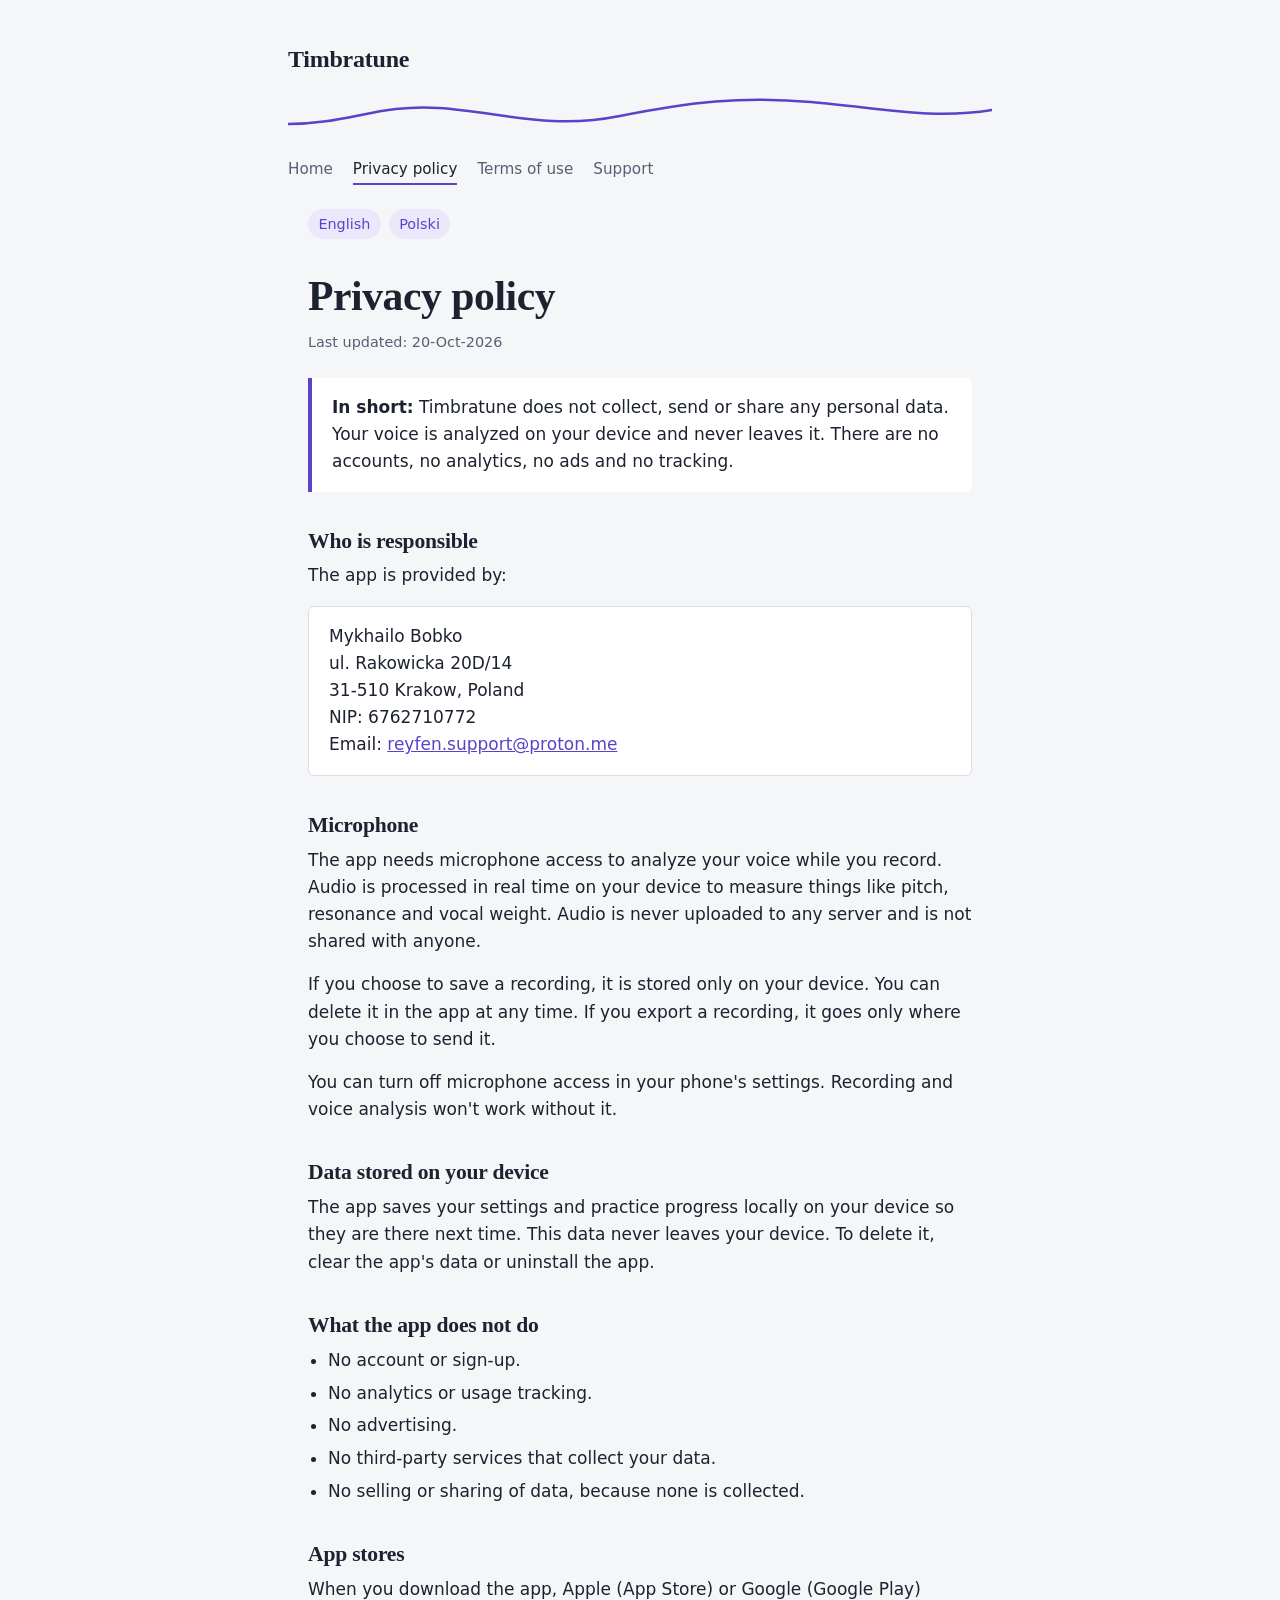
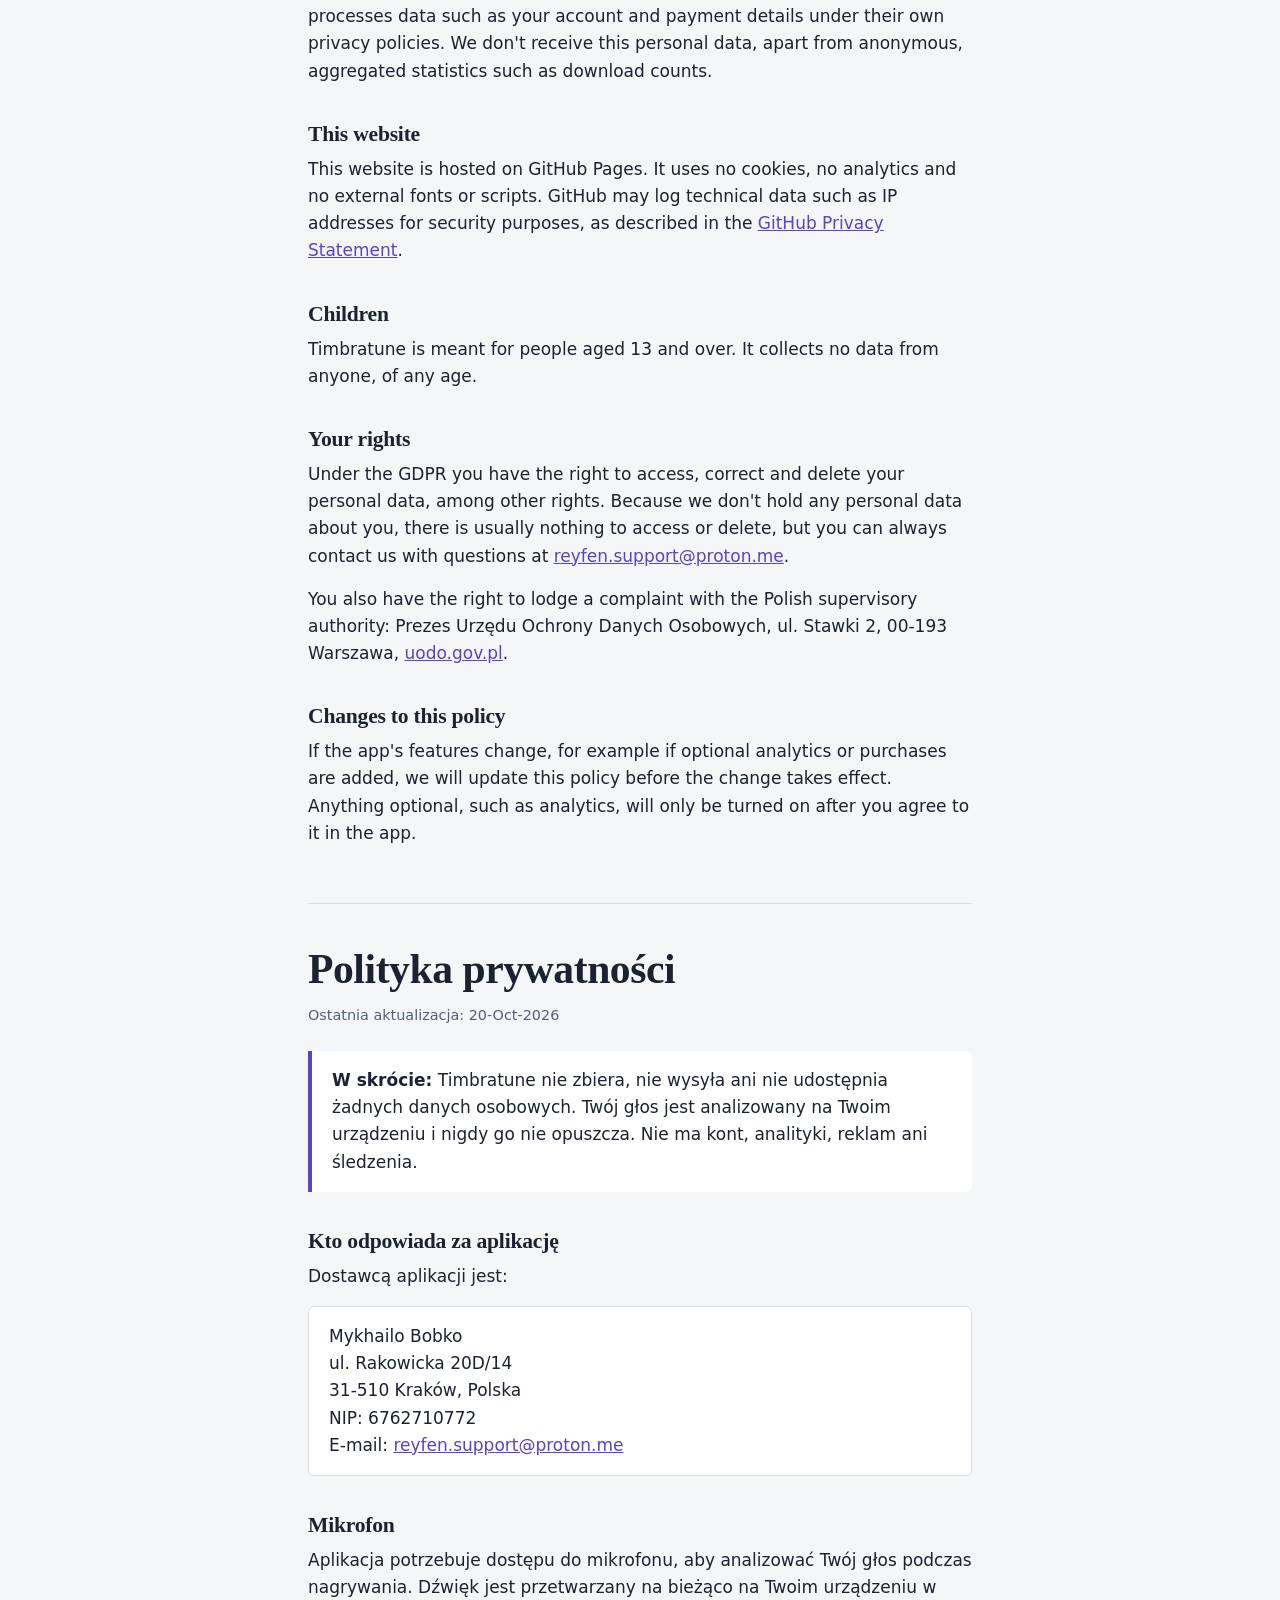
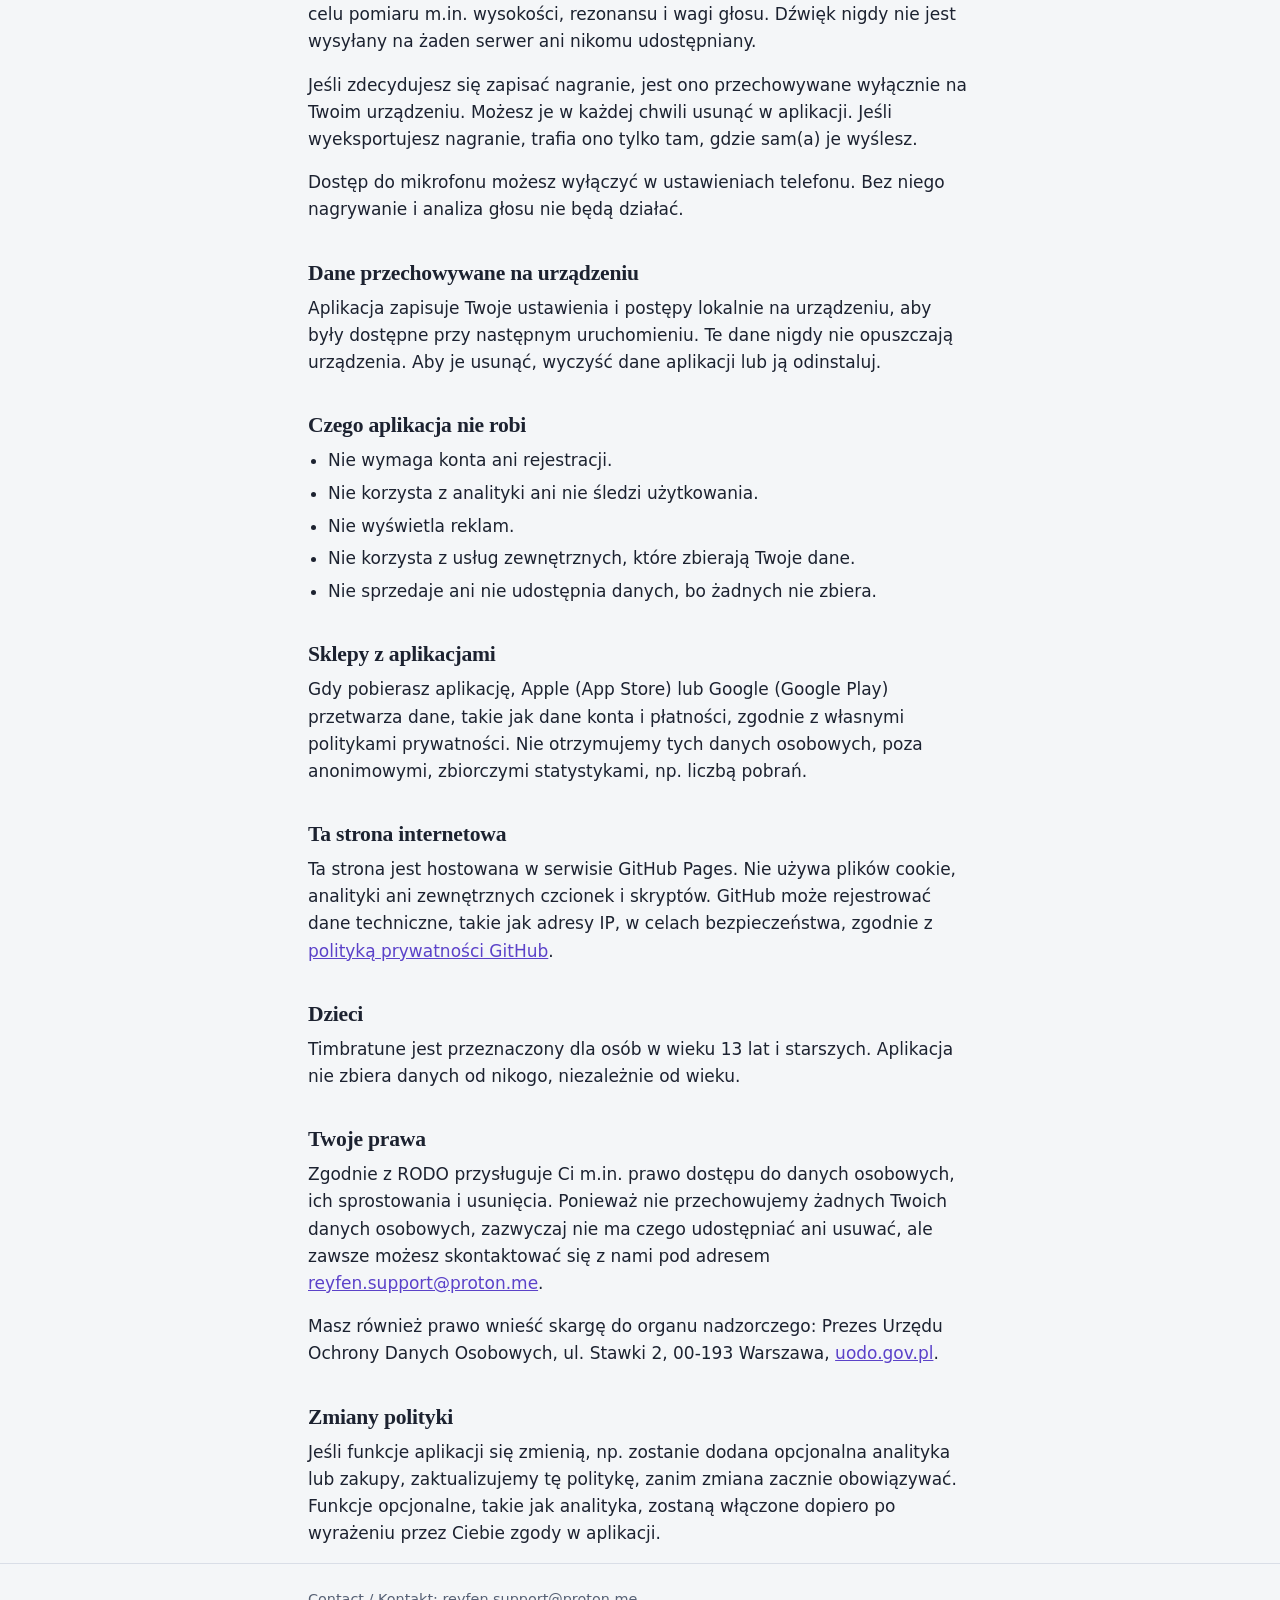
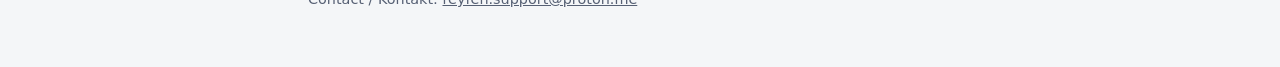
==== commit 2203dea9: "Privacy policy: Timbratune is for ages 13 and over; CLAUDE.md The App Store age rating is 13+, so th" ====
--- a/privacy.html
+++ b/privacy.html
@@ -29,7 +29,7 @@
     <!-- ===================== ENGLISH ===================== -->
     <section id="en" lang="en">
       <h1>Privacy policy</h1>
-      <p class="updated">Last updated: 19-Oct-2026</p>
+      <p class="updated">Last updated: 20-Oct-2026</p>
 
       <div class="summary">
         <p><strong>In short:</strong> Timbratune does not collect, send or share any personal data. Your voice is analyzed on your device and never leaves it. There are no accounts, no analytics, no ads and no tracking.</p>
@@ -69,7 +69,7 @@
       <p>This website is hosted on GitHub Pages. It uses no cookies, no analytics and no external fonts or scripts. GitHub may log technical data such as IP addresses for security purposes, as described in the <a href="https://docs.github.com/en/site-policy/privacy-policies/github-general-privacy-statement">GitHub Privacy Statement</a>.</p>
 
       <h2>Children</h2>
-      <p>The app is not directed at children under 18 and collects no data from anyone.</p>
+      <p>Timbratune is meant for people aged 13 and over. It collects no data from anyone, of any age.</p>
 
       <h2>Your rights</h2>
       <p>Under the GDPR you have the right to access, correct and delete your personal data, among other rights. Because we don't hold any personal data about you, there is usually nothing to access or delete, but you can always contact us with questions at <a href="mailto:reyfen.support@proton.me">reyfen.support@proton.me</a>.</p>
@@ -82,7 +82,7 @@
     <!-- ===================== POLSKI ===================== -->
     <section id="pl" lang="pl">
       <h1>Polityka prywatności</h1>
-      <p class="updated">Ostatnia aktualizacja: 19-Oct-2026</p>
+      <p class="updated">Ostatnia aktualizacja: 20-Oct-2026</p>
 
       <div class="summary">
         <p><strong>W skrócie:</strong> Timbratune nie zbiera, nie wysyła ani nie udostępnia żadnych danych osobowych. Twój głos jest analizowany na Twoim urządzeniu i nigdy go nie opuszcza. Nie ma kont, analityki, reklam ani śledzenia.</p>
@@ -122,7 +122,7 @@
       <p>Ta strona jest hostowana w serwisie GitHub Pages. Nie używa plików cookie, analityki ani zewnętrznych czcionek i skryptów. GitHub może rejestrować dane techniczne, takie jak adresy IP, w celach bezpieczeństwa, zgodnie z <a href="https://docs.github.com/en/site-policy/privacy-policies/github-general-privacy-statement">polityką prywatności GitHub</a>.</p>
 
       <h2>Dzieci</h2>
-      <p>Aplikacja nie jest skierowana do dzieci poniżej 18. roku życia i nie zbiera danych od nikogo.</p>
+      <p>Timbratune jest przeznaczony dla osób w wieku 13 lat i starszych. Aplikacja nie zbiera danych od nikogo, niezależnie od wieku.</p>
 
       <h2>Twoje prawa</h2>
       <p>Zgodnie z RODO przysługuje Ci m.in. prawo dostępu do danych osobowych, ich sprostowania i usunięcia. Ponieważ nie przechowujemy żadnych Twoich danych osobowych, zazwyczaj nie ma czego udostępniać ani usuwać, ale zawsze możesz skontaktować się z nami pod adresem <a href="mailto:reyfen.support@proton.me">reyfen.support@proton.me</a>.</p>
--- a/style.css
+++ b/style.css
@@ -45,6 +45,10 @@
   padding: 0 1.25rem;
 }
 
+.badge-soon {
+ opacity: .5; cursor: default; 
+}
+
 /* Header: app name over a single pitch contour, the one decorative element */
 .site-header {
   padding: 2.5rem 0 1.5rem;
@@ -191,6 +195,17 @@
   font-weight: 500;
 }
 
+.store-links span {
+  display: inline-block;
+  padding: 0.65rem 1.1rem;
+  border: 1px solid var(--line);
+  border-radius: 6px;
+  background: var(--surface);
+  color: var(--ink);
+  text-decoration: none;
+  font-weight: 500;
+}
+
 .store-links a:hover { border-color: var(--accent); }
 
 section + section {
